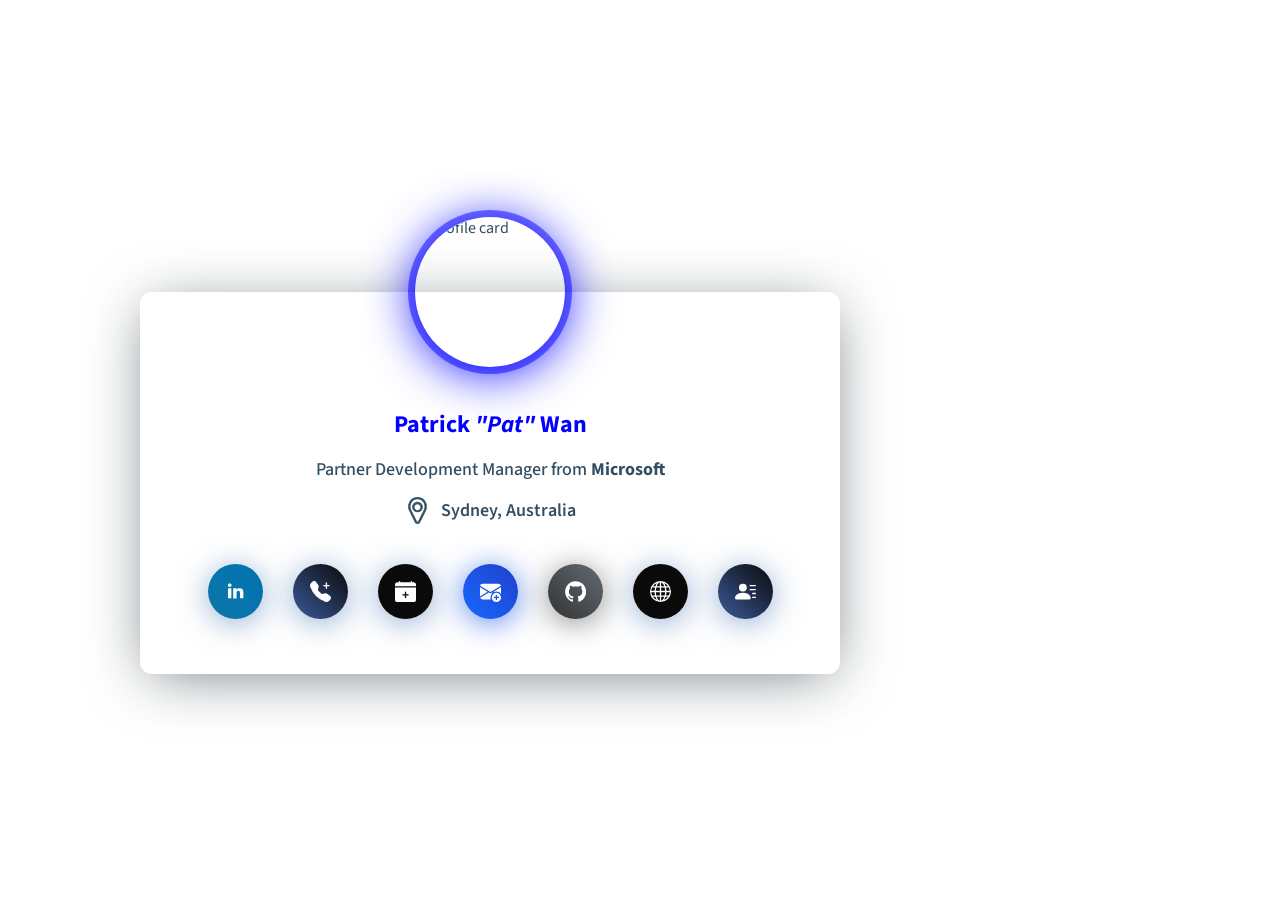
==== index.html @ b24ddbff "Update index.html Touched up email prefill" ====
<!DOCTYPE html>
<html lang="en" >
<head>
  <meta charset="UTF-8">
  <title>Patrick Wan - Digital Card</title>
  <meta name="viewport"
      content="width=device-width, user-scalable=no, initial-scale=1.0, maximum-scale=1.0, minimum-scale=1.0"><link rel="stylesheet" href="https://cdnjs.cloudflare.com/ajax/libs/normalize/5.0.0/normalize.min.css">
<link rel="stylesheet" href="./style.css">
<svg xmlns="http://www.w3.org/2000/svg" version="1.1" xmlns:xlink="http://www.w3.org/1999/xlink" viewBox="0 0 40 40" display="none" width="0" height="0">

</head>
<body>
<!-- partial:index.partial.html -->
<div class="wrapper">
  <div class="profile-card js-profile-card">
    <div class="profile-card__img">
      <img src="https://github.com/patwan112/patwan112/blob/main/files/1.jpg?raw=true" alt="profile card">
    </div>

    <div class="profile-card__cnt js-profile-cnt">
      <div class="profile-card__name">Patrick <i>"Pat"</i> Wan</div>
      <div class="profile-card__txt">Partner Development Manager from <strong>Microsoft</strong></div>
      <div class="profile-card-loc">
        <span class="profile-card-loc__icon">
          <svg class="icon"><use xlink:href="#icon-location"></use></svg>
        </span>

        <span class="profile-card-loc__txt">
          Sydney, Australia
        </span>
      </div>

     

      <div class="profile-card-social">
        <a href="https://www.linkedin.com/in/patrick-wan/" class="profile-card-social__item linkedin" target="_blank">
          <span class="icon-font">
              <svg class="icon"><use xlink:href="#icon-linkedin"></use></svg>
          </span>
        </a>

        <a href="sms://+61421176599/&body=Hi%20Pat%20%40%20Microsoft%2C%20I'm%20%3CNAME%3E%20from%20%3CCOMPANY%3E%2C%20looking%20to%20call%20you%20about%20%3CSUBJECT%3E.%20I'm%20free%20at%20%3CAVAILABILITY%3E.%20Thanks!" class="profile-card-social__item phone" target="_blank">
          <span class="icon-font">
              <svg class="icon"><use xlink:href="#icon-phone"></use></svg>
          </span>
        </a>

        <a href="https://aka.ms/findtimewithpatrick" class="profile-card-social__item calendar" target="_blank">
          <span class="icon-font">
              <svg class="icon"><use xlink:href="#icon-calendar"></use></svg>
          </span>
        </a>

        <a href="mailto:patrickwan@microsoft.com?subject=Hello%20from%20Pat's%20Business%20Card&body=Hi%20Pat%20%40%20Microsoft%2C%20I'm%20%3CNAME%3E%20from%20%3CCOMPANY%3E%2C%20interested%20in%20%3CSUBJECT%3E.%20Thanks!" class="profile-card-social__item behance" target="_blank">
          <span class="icon-font">
              <svg class="icon"><use xlink:href="#icon-email"></use></svg>
          </span>
        </a>

        <a href="https://github.com/patwan112" class="profile-card-social__item github" target="_blank">
          <span class="icon-font">
              <svg class="icon"><use xlink:href="#icon-github"></use></svg>
          </span>
        </a>

        <a href="https://patw.tech" class="profile-card-social__item globe" target="_blank">
          <span class="icon-font">
              <svg class="icon"><use xlink:href="#icon-globe"></use></svg>
          </span>
        </a>

        <a href="tel:+61421176599" class="profile-card-social__item contact" target="_blank">
          <span class="icon-font">
              <svg class="icon"><use xlink:href="#icon-contact"></use></svg>
          </span>
        </a>

      </div>

      <!--<div class="profile-card-ctr">
        <button class="profile-card__button button--blue js-message-btn">Message</button>
        <button class="profile-card__button button--orange">Follow</button>
      </div>
    </div>

    <div class="profile-card-message js-message">
      <form class="profile-card-form">
        <div class="profile-card-form__container">
          <textarea placeholder="Say something..."></textarea>
        </div>

        <div class="profile-card-form__bottom">
          <button class="profile-card__button button--blue js-message-close">
            Send
          </button>

          <button class="profile-card__button button--gray js-message-close">
            Cancel
          </button>
        </div>
      </form>

      <div class="profile-card__overlay js-message-close"></div>
    </div> -->

  </div>

</div>

<svg hidden="hidden">
  <defs>
    <symbol id="icon-codepen" viewBox="0 0 32 32">
      <title>codepen</title>
      <path d="M31.872 10.912v-0.032c0-0.064 0-0.064 0-0.096v-0.064c0-0.064 0-0.064-0.064-0.096 0 0 0-0.064-0.064-0.064 0-0.064-0.064-0.064-0.064-0.096 0 0 0-0.064-0.064-0.064 0-0.064-0.064-0.064-0.064-0.096l-0.192-0.192v-0.064l-0.064-0.064-14.592-9.696c-0.448-0.32-1.056-0.32-1.536 0l-14.528 9.696-0.32 0.32c0 0-0.064 0.064-0.064 0.096 0 0 0 0.064-0.064 0.064 0 0.064-0.064 0.064-0.064 0.096 0 0 0 0.064-0.064 0.064 0 0.064 0 0.064-0.064 0.096v0.064c0 0.064 0 0.064 0 0.096v0.064c0 0.064 0 0.096 0 0.16v9.696c0 0.064 0 0.096 0 0.16v0.064c0 0.064 0 0.064 0 0.096v0.064c0 0.064 0 0.064 0.064 0.096 0 0 0 0.064 0.064 0.064 0 0.064 0.064 0.064 0.064 0.096 0 0 0 0.064 0.064 0.064 0 0.064 0.064 0.064 0.064 0.096l0.256 0.256 0.064 0.032 14.528 9.728c0.224 0.16 0.48 0.224 0.768 0.224s0.544-0.064 0.768-0.224l14.528-9.728 0.32-0.32c0 0 0.064-0.064 0.064-0.096 0 0 0-0.064 0.064-0.064 0-0.064 0.064-0.064 0.064-0.096 0 0 0-0.064 0.064-0.064 0-0.064 0-0.064 0.064-0.096v-0.032c0-0.064 0-0.064 0-0.096v-0.064c0-0.064 0-0.096 0-0.16v-9.664c0-0.064 0-0.096 0-0.224zM17.312 4l10.688 7.136-4.768 3.168-5.92-3.936v-6.368zM14.56 4v6.368l-5.92 3.968-4.768-3.168 10.688-7.168zM2.784 13.664l3.392 2.304-3.392 2.304c0 0 0-4.608 0-4.608zM14.56 28l-10.688-7.136 4.768-3.2 5.92 3.936v6.4zM15.936 19.2l-4.832-3.232 4.832-3.232 4.832 3.232-4.832 3.232zM17.312 28v-6.432l5.92-3.936 4.8 3.168-10.72 7.2zM29.12 18.272l-3.392-2.304 3.392-2.304v4.608z"></path>
    </symbol>

    <symbol id="icon-github" viewBox="0 0 32 32">
      <title>github</title>
      <path d="M16.192 0.512c-8.832 0-16 7.168-16 16 0 7.072 4.576 13.056 10.944 15.168 0.8 0.16 1.088-0.352 1.088-0.768 0-0.384 0-1.632-0.032-2.976-4.448 0.96-5.376-1.888-5.376-1.888-0.736-1.856-1.792-2.336-1.792-2.336-1.44-0.992 0.096-0.96 0.096-0.96 1.6 0.128 2.464 1.664 2.464 1.664 1.44 2.432 3.744 1.728 4.672 1.344 0.128-1.024 0.544-1.728 1.024-2.144-3.552-0.448-7.296-1.824-7.296-7.936 0-1.76 0.64-3.168 1.664-4.288-0.16-0.416-0.704-2.016 0.16-4.224 0 0 1.344-0.416 4.416 1.632 1.28-0.352 2.656-0.544 4-0.544s2.72 0.192 4 0.544c3.040-2.080 4.384-1.632 4.384-1.632 0.864 2.208 0.32 3.84 0.16 4.224 1.024 1.12 1.632 2.56 1.632 4.288 0 6.144-3.744 7.488-7.296 7.904 0.576 0.512 1.088 1.472 1.088 2.976 0 2.144-0.032 3.872-0.032 4.384 0 0.416 0.288 0.928 1.088 0.768 6.368-2.112 10.944-8.128 10.944-15.168 0-8.896-7.168-16.032-16-16.032z"></path>
      <path d="M6.24 23.488c-0.032 0.064-0.16 0.096-0.288 0.064-0.128-0.064-0.192-0.16-0.128-0.256 0.032-0.096 0.16-0.096 0.288-0.064 0.128 0.064 0.192 0.16 0.128 0.256v0z"></path>
      <path d="M6.912 24.192c-0.064 0.064-0.224 0.032-0.32-0.064s-0.128-0.256-0.032-0.32c0.064-0.064 0.224-0.032 0.32 0.064s0.096 0.256 0.032 0.32v0z"></path>
      <path d="M7.52 25.12c-0.096 0.064-0.256 0-0.352-0.128s-0.096-0.32 0-0.384c0.096-0.064 0.256 0 0.352 0.128 0.128 0.128 0.128 0.32 0 0.384v0z"></path>
      <path d="M8.384 26.016c-0.096 0.096-0.288 0.064-0.416-0.064s-0.192-0.32-0.096-0.416c0.096-0.096 0.288-0.064 0.416 0.064 0.16 0.128 0.192 0.32 0.096 0.416v0z"></path>
      <path d="M9.6 26.528c-0.032 0.128-0.224 0.192-0.384 0.128-0.192-0.064-0.288-0.192-0.256-0.32s0.224-0.192 0.416-0.128c0.128 0.032 0.256 0.192 0.224 0.32v0z"></path>
      <path d="M10.912 26.624c0 0.128-0.16 0.256-0.352 0.256s-0.352-0.096-0.352-0.224c0-0.128 0.16-0.256 0.352-0.256 0.192-0.032 0.352 0.096 0.352 0.224v0z"></path>
      <path d="M12.128 26.4c0.032 0.128-0.096 0.256-0.288 0.288s-0.352-0.032-0.384-0.16c-0.032-0.128 0.096-0.256 0.288-0.288s0.352 0.032 0.384 0.16v0z"></path>
    </symbol>
	
	<symbol id="icon-calendar" viewBox="0 0 16 16">
      <title>calendar</title>
     <path d="M4 .5a.5.5 0 0 0-1 0V1H2a2 2 0 0 0-2 2v1h16V3a2 2 0 0 0-2-2h-1V.5a.5.5 0 0 0-1 0V1H4V.5zM16 14V5H0v9a2 2 0 0 0 2 2h12a2 2 0 0 0 2-2zM8.5 8.5V10H10a.5.5 0 0 1 0 1H8.5v1.5a.5.5 0 0 1-1 0V11H6a.5.5 0 0 1 0-1h1.5V8.5a.5.5 0 0 1 1 0z"fill="#ffffff"/>
  
    </symbol>

	<symbol id="icon-email" viewBox="0 0 16 16">
      <title>email</title>
		<path d="M.05 3.555A2 2 0 0 1 2 2h12a2 2 0 0 1 1.95 1.555L8 8.414.05 3.555ZM0 4.697v7.104l5.803-3.558L0 4.697ZM6.761 8.83l-6.57 4.026A2 2 0 0 0 2 14h6.256A4.493 4.493 0 0 1 8 12.5a4.49 4.49 0 0 1 1.606-3.446l-.367-.225L8 9.586l-1.239-.757ZM16 4.697v4.974A4.491 4.491 0 0 0 12.5 8a4.49 4.49 0 0 0-1.965.45l-.338-.207L16 4.697Z"/>
		<path d="M16 12.5a3.5 3.5 0 1 1-7 0 3.5 3.5 0 0 1 7 0Zm-3.5-2a.5.5 0 0 0-.5.5v1h-1a.5.5 0 0 0 0 1h1v1a.5.5 0 0 0 1 0v-1h1a.5.5 0 0 0 0-1h-1v-1a.5.5 0 0 0-.5-.5Z"/>
    </symbol>
 
  
    <symbol id="icon-location" viewBox="0 0 32 32">
      <title>location</title>
      <path d="M16 31.68c-0.352 0-0.672-0.064-1.024-0.16-0.8-0.256-1.44-0.832-1.824-1.6l-6.784-13.632c-1.664-3.36-1.568-7.328 0.32-10.592 1.856-3.2 4.992-5.152 8.608-5.376h1.376c3.648 0.224 6.752 2.176 8.608 5.376 1.888 3.264 2.016 7.232 0.352 10.592l-6.816 13.664c-0.288 0.608-0.8 1.12-1.408 1.408-0.448 0.224-0.928 0.32-1.408 0.32zM15.392 2.368c-2.88 0.192-5.408 1.76-6.912 4.352-1.536 2.688-1.632 5.92-0.288 8.672l6.816 13.632c0.128 0.256 0.352 0.448 0.64 0.544s0.576 0.064 0.832-0.064c0.224-0.096 0.384-0.288 0.48-0.48l6.816-13.664c1.376-2.752 1.248-5.984-0.288-8.672-1.472-2.56-4-4.128-6.88-4.32h-1.216zM16 17.888c-3.264 0-5.92-2.656-5.92-5.92 0-3.232 2.656-5.888 5.92-5.888s5.92 2.656 5.92 5.92c0 3.264-2.656 5.888-5.92 5.888zM16 8.128c-2.144 0-3.872 1.728-3.872 3.872s1.728 3.872 3.872 3.872 3.872-1.728 3.872-3.872c0-2.144-1.76-3.872-3.872-3.872z"></path>
      <path d="M16 32c-0.384 0-0.736-0.064-1.12-0.192-0.864-0.288-1.568-0.928-1.984-1.728l-6.784-13.664c-1.728-3.456-1.6-7.52 0.352-10.912 1.888-3.264 5.088-5.28 8.832-5.504h1.376c3.744 0.224 6.976 2.24 8.864 5.536 1.952 3.36 2.080 7.424 0.352 10.912l-6.784 13.632c-0.32 0.672-0.896 1.216-1.568 1.568-0.48 0.224-0.992 0.352-1.536 0.352zM15.36 0.64h-0.064c-3.488 0.224-6.56 2.112-8.32 5.216-1.824 3.168-1.952 7.040-0.32 10.304l6.816 13.632c0.32 0.672 0.928 1.184 1.632 1.44s1.472 0.192 2.176-0.16c0.544-0.288 1.024-0.736 1.28-1.28l6.816-13.632c1.632-3.264 1.504-7.136-0.32-10.304-1.824-3.104-4.864-5.024-8.384-5.216h-1.312zM16 29.952c-0.16 0-0.32-0.032-0.448-0.064-0.352-0.128-0.64-0.384-0.8-0.704l-6.816-13.664c-1.408-2.848-1.312-6.176 0.288-8.96 1.536-2.656 4.16-4.32 7.168-4.512h1.216c3.040 0.192 5.632 1.824 7.2 4.512 1.6 2.752 1.696 6.112 0.288 8.96l-6.848 13.632c-0.128 0.288-0.352 0.512-0.64 0.64-0.192 0.096-0.384 0.16-0.608 0.16zM15.424 2.688c-2.784 0.192-5.216 1.696-6.656 4.192-1.504 2.592-1.6 5.696-0.256 8.352l6.816 13.632c0.096 0.192 0.256 0.32 0.448 0.384s0.416 0.064 0.608-0.032c0.16-0.064 0.288-0.192 0.352-0.352l6.816-13.664c1.312-2.656 1.216-5.792-0.288-8.352-1.472-2.464-3.904-4-6.688-4.16h-1.152zM16 18.208c-3.424 0-6.24-2.784-6.24-6.24 0-3.424 2.816-6.208 6.24-6.208s6.24 2.784 6.24 6.24c0 3.424-2.816 6.208-6.24 6.208zM16 6.4c-3.072 0-5.6 2.496-5.6 5.6 0 3.072 2.528 5.6 5.6 5.6s5.6-2.496 5.6-5.6c0-3.104-2.528-5.6-5.6-5.6zM16 16.16c-2.304 0-4.16-1.888-4.16-4.16s1.888-4.16 4.16-4.16c2.304 0 4.16 1.888 4.16 4.16s-1.856 4.16-4.16 4.16zM16 8.448c-1.952 0-3.552 1.6-3.552 3.552s1.6 3.552 3.552 3.552c1.952 0 3.552-1.6 3.552-3.552s-1.6-3.552-3.552-3.552z"></path>
    </symbol>

    <symbol id="icon-facebook" viewBox="0 0 32 32">
      <title>facebook</title>
      <path d="M19 6h5v-6h-5c-3.86 0-7 3.14-7 7v3h-4v6h4v16h6v-16h5l1-6h-6v-3c0-0.542 0.458-1 1-1z"></path>
    </symbol>
	
	<symbol id="icon-linkedin" viewBox="0 0 40 40">
      <title>LinkedIn</title>
      <path d="M12.1,13.8v19.1H5.7V13.8C5.7,13.8,12.1,13.8,12.1,13.8z M12.5,7.9c0,0.9-0.3,1.7-1,2.4c-0.7,0.6-1.5,0.9-2.6,0.9h0 c-1.1,0-1.9-0.3-2.5-0.9c-0.6-0.6-1-1.4-1-2.4c0-1,0.3-1.7,1-2.4S7.9,4.6,9,4.6s1.9,0.3,2.6,0.9S12.5,6.9,12.5,7.9z M35,22v11h-6.4 V22.7c0-1.4-0.3-2.4-0.8-3.2c-0.5-0.8-1.3-1.1-2.4-1.1c-0.8,0-1.5,0.2-2,0.7c-0.5,0.4-1,1-1.2,1.7c-0.1,0.4-0.2,0.9-0.2,1.6v10.7 h-6.4c0-5.1,0-9.3,0-12.5s0-5.1,0-5.7l0-0.9H22v2.8h0c0.3-0.4,0.5-0.8,0.8-1.1c0.3-0.3,0.6-0.6,1.1-1c0.5-0.4,1-0.6,1.7-0.8 c0.7-0.2,1.4-0.3,2.2-0.3c2.2,0,4,0.7,5.3,2.2C34.4,17,35,19.1,35,22L35,22z"/></path>
    </symbol>
	
	<symbol id="icon-contact" viewBox="0 0 16	16">
      <title>Contact</title>
       <path d="M6 8a3 3 0 1 0 0-6 3 3 0 0 0 0 6zm-5 6s-1 0-1-1 1-4 6-4 6 3 6 4-1 1-1 1H1zM11 3.5a.5.5 0 0 1 .5-.5h4a.5.5 0 0 1 0 1h-4a.5.5 0 0 1-.5-.5zm.5 2.5a.5.5 0 0 0 0 1h4a.5.5 0 0 0 0-1h-4zm2 3a.5.5 0 0 0 0 1h2a.5.5 0 0 0 0-1h-2zm0 3a.5.5 0 0 0 0 1h2a.5.5 0 0 0 0-1h-2z"/>
    </symbol>	
	
	<symbol id="icon-phone" viewBox="0 0 16	16">
      <title>Mobile</title>
      <path fill-rule="evenodd" d="M1.885.511a1.745 1.745 0 0 1 2.61.163L6.29 2.98c.329.423.445.974.315 1.494l-.547 2.19a.678.678 0 0 0 .178.643l2.457 2.457a.678.678 0 0 0 .644.178l2.189-.547a1.745 1.745 0 0 1 1.494.315l2.306 1.794c.829.645.905 1.87.163 2.611l-1.034 1.034c-.74.74-1.846 1.065-2.877.702a18.634 18.634 0 0 1-7.01-4.42 18.634 18.634 0 0 1-4.42-7.009c-.362-1.03-.037-2.137.703-2.877L1.885.511zM12.5 1a.5.5 0 0 1 .5.5V3h1.5a.5.5 0 0 1 0 1H13v1.5a.5.5 0 0 1-1 0V4h-1.5a.5.5 0 0 1 0-1H12V1.5a.5.5 0 0 1 .5-.5z"/>
    </symbol>
	
		<symbol id="icon-globe" viewBox="0 0 16	16">
      <title>Globe</title>
       <path d="M0 8a8 8 0 1 1 16 0A8 8 0 0 1 0 8zm7.5-6.923c-.67.204-1.335.82-1.887 1.855A7.97 7.97 0 0 0 5.145 4H7.5V1.077zM4.09 4a9.267 9.267 0 0 1 .64-1.539 6.7 6.7 0 0 1 .597-.933A7.025 7.025 0 0 0 2.255 4H4.09zm-.582 3.5c.03-.877.138-1.718.312-2.5H1.674a6.958 6.958 0 0 0-.656 2.5h2.49zM4.847 5a12.5 12.5 0 0 0-.338 2.5H7.5V5H4.847zM8.5 5v2.5h2.99a12.495 12.495 0 0 0-.337-2.5H8.5zM4.51 8.5a12.5 12.5 0 0 0 .337 2.5H7.5V8.5H4.51zm3.99 0V11h2.653c.187-.765.306-1.608.338-2.5H8.5zM5.145 12c.138.386.295.744.468 1.068.552 1.035 1.218 1.65 1.887 1.855V12H5.145zm.182 2.472a6.696 6.696 0 0 1-.597-.933A9.268 9.268 0 0 1 4.09 12H2.255a7.024 7.024 0 0 0 3.072 2.472zM3.82 11a13.652 13.652 0 0 1-.312-2.5h-2.49c.062.89.291 1.733.656 2.5H3.82zm6.853 3.472A7.024 7.024 0 0 0 13.745 12H11.91a9.27 9.27 0 0 1-.64 1.539 6.688 6.688 0 0 1-.597.933zM8.5 12v2.923c.67-.204 1.335-.82 1.887-1.855.173-.324.33-.682.468-1.068H8.5zm3.68-1h2.146c.365-.767.594-1.61.656-2.5h-2.49a13.65 13.65 0 0 1-.312 2.5zm2.802-3.5a6.959 6.959 0 0 0-.656-2.5H12.18c.174.782.282 1.623.312 2.5h2.49zM11.27 2.461c.247.464.462.98.64 1.539h1.835a7.024 7.024 0 0 0-3.072-2.472c.218.284.418.598.597.933zM10.855 4a7.966 7.966 0 0 0-.468-1.068C9.835 1.897 9.17 1.282 8.5 1.077V4h2.355z"/>
    </symbol>
	
	<symbol id="icon-phone2" viewBox="0 0 64 64">
      <title>Mobile2</title>
      <path data-name="layer2"
  d="M58.7 11.4C53.5 6.3 43.1 4 32 4S10.5 6.3 5.3 11.4a11.2 11.2 0 0 0-2 13.2c1.4 1.8 3.3 1.3 4.6 1.1L15 24a3.9 3.9 0 0 0 3-4.5c-.3-3 1.4-7.5 14-7.5s14.3 4.4 14 7.5 2.9 4.3 4 4.5 4.8 1.5 6.1 1.8 3.2.8 4.6-1.1a11.2 11.2 0 0 0-2-13.3z"
  fill="#ffffff"></path>
  <path data-name="layer1" d="M40 26.8V20a2 2 0 1 0-4 0v6.1h-8V20a2 2 0 0 0-4 0v6.8A22 22 0 0 0 8 48v12h48V48a22 22 0 0 0-16-21.2zM23 54h-2a2 2 0 0 1 0-4h2a2 2 0 0 1 0 4zm0-8h-2a2 2 0 0 1 0-4h2a2 2 0 0 1 0 4zm0-8h-2a2 2 0 0 1 0-4h2a2 2 0 0 1 0 4zm10 16h-2a2 2 0 0 1 0-4h2a2 2 0 0 1 0 4zm0-8h-2a2 2 0 0 1 0-4h2a2 2 0 0 1 0 4zm0-8h-2a2 2 0 0 1 0-4h2a2 2 0 0 1 0 4zm10 16h-2a2 2 0 0 1 0-4h2a2 2 0 0 1 0 4zm0-8h-2a2 2 0 0 1 0-4h2a2 2 0 0 1 0 4zm0-8h-2a2 2 0 0 1 0-4h2a2 2 0 0 1 0 4z"
  fill="#ffffff"></path>
    </symbol>

    <symbol id="icon-instagram" viewBox="0 0 32 32">
      <title>instagram</title>
      <path d="M16 2.881c4.275 0 4.781 0.019 6.462 0.094 1.563 0.069 2.406 0.331 2.969 0.55 0.744 0.288 1.281 0.638 1.837 1.194 0.563 0.563 0.906 1.094 1.2 1.838 0.219 0.563 0.481 1.412 0.55 2.969 0.075 1.688 0.094 2.194 0.094 6.463s-0.019 4.781-0.094 6.463c-0.069 1.563-0.331 2.406-0.55 2.969-0.288 0.744-0.637 1.281-1.194 1.837-0.563 0.563-1.094 0.906-1.837 1.2-0.563 0.219-1.413 0.481-2.969 0.55-1.688 0.075-2.194 0.094-6.463 0.094s-4.781-0.019-6.463-0.094c-1.563-0.069-2.406-0.331-2.969-0.55-0.744-0.288-1.281-0.637-1.838-1.194-0.563-0.563-0.906-1.094-1.2-1.837-0.219-0.563-0.481-1.413-0.55-2.969-0.075-1.688-0.094-2.194-0.094-6.463s0.019-4.781 0.094-6.463c0.069-1.563 0.331-2.406 0.55-2.969 0.288-0.744 0.638-1.281 1.194-1.838 0.563-0.563 1.094-0.906 1.838-1.2 0.563-0.219 1.412-0.481 2.969-0.55 1.681-0.075 2.188-0.094 6.463-0.094zM16 0c-4.344 0-4.887 0.019-6.594 0.094-1.7 0.075-2.869 0.35-3.881 0.744-1.056 0.412-1.95 0.956-2.837 1.85-0.894 0.888-1.438 1.781-1.85 2.831-0.394 1.019-0.669 2.181-0.744 3.881-0.075 1.713-0.094 2.256-0.094 6.6s0.019 4.887 0.094 6.594c0.075 1.7 0.35 2.869 0.744 3.881 0.413 1.056 0.956 1.95 1.85 2.837 0.887 0.887 1.781 1.438 2.831 1.844 1.019 0.394 2.181 0.669 3.881 0.744 1.706 0.075 2.25 0.094 6.594 0.094s4.888-0.019 6.594-0.094c1.7-0.075 2.869-0.35 3.881-0.744 1.050-0.406 1.944-0.956 2.831-1.844s1.438-1.781 1.844-2.831c0.394-1.019 0.669-2.181 0.744-3.881 0.075-1.706 0.094-2.25 0.094-6.594s-0.019-4.887-0.094-6.594c-0.075-1.7-0.35-2.869-0.744-3.881-0.394-1.063-0.938-1.956-1.831-2.844-0.887-0.887-1.781-1.438-2.831-1.844-1.019-0.394-2.181-0.669-3.881-0.744-1.712-0.081-2.256-0.1-6.6-0.1v0z"></path>
      <path d="M16 7.781c-4.537 0-8.219 3.681-8.219 8.219s3.681 8.219 8.219 8.219 8.219-3.681 8.219-8.219c0-4.537-3.681-8.219-8.219-8.219zM16 21.331c-2.944 0-5.331-2.387-5.331-5.331s2.387-5.331 5.331-5.331c2.944 0 5.331 2.387 5.331 5.331s-2.387 5.331-5.331 5.331z"></path>
      <path d="M26.462 7.456c0 1.060-0.859 1.919-1.919 1.919s-1.919-0.859-1.919-1.919c0-1.060 0.859-1.919 1.919-1.919s1.919 0.859 1.919 1.919z"></path>
    </symbol>

    <symbol id="icon-twitter" viewBox="0 0 32 32">
      <title>twitter</title>
      <path d="M32 7.075c-1.175 0.525-2.444 0.875-3.769 1.031 1.356-0.813 2.394-2.1 2.887-3.631-1.269 0.75-2.675 1.3-4.169 1.594-1.2-1.275-2.906-2.069-4.794-2.069-3.625 0-6.563 2.938-6.563 6.563 0 0.512 0.056 1.012 0.169 1.494-5.456-0.275-10.294-2.888-13.531-6.862-0.563 0.969-0.887 2.1-0.887 3.3 0 2.275 1.156 4.287 2.919 5.463-1.075-0.031-2.087-0.331-2.975-0.819 0 0.025 0 0.056 0 0.081 0 3.181 2.263 5.838 5.269 6.437-0.55 0.15-1.131 0.231-1.731 0.231-0.425 0-0.831-0.044-1.237-0.119 0.838 2.606 3.263 4.506 6.131 4.563-2.25 1.762-5.075 2.813-8.156 2.813-0.531 0-1.050-0.031-1.569-0.094 2.913 1.869 6.362 2.95 10.069 2.95 12.075 0 18.681-10.006 18.681-18.681 0-0.287-0.006-0.569-0.019-0.85 1.281-0.919 2.394-2.075 3.275-3.394z"></path>
    </symbol>

    <symbol id="icon-behance" viewBox="0 0 32 32">
      <title>behance</title>
      <path d="M9.281 6.412c0.944 0 1.794 0.081 2.569 0.25 0.775 0.162 1.431 0.438 1.988 0.813 0.55 0.375 0.975 0.875 1.287 1.5 0.3 0.619 0.45 1.394 0.45 2.313 0 0.994-0.225 1.819-0.675 2.481-0.456 0.662-1.119 1.2-2.006 1.625 1.213 0.35 2.106 0.962 2.706 1.831 0.6 0.875 0.887 1.925 0.887 3.163 0 1-0.194 1.856-0.575 2.581-0.387 0.731-0.912 1.325-1.556 1.781-0.65 0.462-1.4 0.8-2.237 1.019-0.831 0.219-1.688 0.331-2.575 0.331h-9.544v-19.688h9.281zM8.719 14.363c0.769 0 1.406-0.181 1.906-0.55 0.5-0.363 0.738-0.963 0.738-1.787 0-0.456-0.081-0.838-0.244-1.131-0.169-0.294-0.387-0.525-0.669-0.688-0.275-0.169-0.588-0.281-0.956-0.344-0.356-0.069-0.731-0.1-1.113-0.1h-4.050v4.6h4.388zM8.956 22.744c0.425 0 0.831-0.038 1.213-0.125 0.387-0.087 0.731-0.219 1.019-0.419 0.287-0.194 0.531-0.45 0.706-0.788 0.175-0.331 0.256-0.756 0.256-1.275 0-1.012-0.287-1.738-0.856-2.175-0.569-0.431-1.325-0.644-2.262-0.644h-4.7v5.419h4.625z"></path>
      <path d="M22.663 22.675c0.587 0.575 1.431 0.863 2.531 0.863 0.788 0 1.475-0.2 2.044-0.6s0.913-0.825 1.044-1.262h3.45c-0.556 1.719-1.394 2.938-2.544 3.675-1.131 0.738-2.519 1.113-4.125 1.113-1.125 0-2.131-0.181-3.038-0.538-0.906-0.363-1.663-0.869-2.3-1.531-0.619-0.663-1.106-1.45-1.45-2.375-0.337-0.919-0.512-1.938-0.512-3.038 0-1.069 0.175-2.063 0.525-2.981 0.356-0.925 0.844-1.719 1.494-2.387s1.413-1.2 2.313-1.588c0.894-0.387 1.881-0.581 2.975-0.581 1.206 0 2.262 0.231 3.169 0.706 0.9 0.469 1.644 1.1 2.225 1.887s0.994 1.694 1.25 2.706c0.256 1.012 0.344 2.069 0.275 3.175h-10.294c0 1.119 0.375 2.188 0.969 2.756zM27.156 15.188c-0.462-0.512-1.256-0.794-2.212-0.794-0.625 0-1.144 0.106-1.556 0.319-0.406 0.213-0.738 0.475-0.994 0.787-0.25 0.313-0.425 0.65-0.525 1.006-0.1 0.344-0.163 0.663-0.181 0.938h6.375c-0.094-1-0.438-1.738-0.906-2.256z"></path>
      <path d="M20.887 8h7.981v1.944h-7.981v-1.944z"></path>
    </symbol>

    <symbol id="icon-link" viewBox="0 0 32 32">
      <title>link</title>
      <path d="M17.984 11.456c-0.704 0.704-0.704 1.856 0 2.56 2.112 2.112 2.112 5.568 0 7.68l-5.12 5.12c-2.048 2.048-5.632 2.048-7.68 0-1.024-1.024-1.6-2.4-1.6-3.84s0.576-2.816 1.6-3.84c0.704-0.704 0.704-1.856 0-2.56s-1.856-0.704-2.56 0c-1.696 1.696-2.624 3.968-2.624 6.368 0 2.432 0.928 4.672 2.656 6.4 1.696 1.696 3.968 2.656 6.4 2.656s4.672-0.928 6.4-2.656l5.12-5.12c3.52-3.52 3.52-9.248 0-12.8-0.736-0.672-1.888-0.672-2.592 0.032z"></path>
      <path d="M29.344 2.656c-1.696-1.728-3.968-2.656-6.4-2.656s-4.672 0.928-6.4 2.656l-5.12 5.12c-3.52 3.52-3.52 9.248 0 12.8 0.352 0.352 0.8 0.544 1.28 0.544s0.928-0.192 1.28-0.544c0.704-0.704 0.704-1.856 0-2.56-2.112-2.112-2.112-5.568 0-7.68l5.12-5.12c2.048-2.048 5.632-2.048 7.68 0 1.024 1.024 1.6 2.4 1.6 3.84s-0.576 2.816-1.6 3.84c-0.704 0.704-0.704 1.856 0 2.56s1.856 0.704 2.56 0c1.696-1.696 2.656-3.968 2.656-6.4s-0.928-4.704-2.656-6.4z"></path>
    </symbol>
  </defs>
</svg>
<!-- partial -->
  <script  src="./script.js"></script>

</body>
</html>
---- style.css ----
@import url("https://fonts.googleapis.com/css?family=Quicksand:400,500,700&subset=latin-ext");
@import url("https://fonts.googleapis.com/css2?family=Source+Sans+Pro:wght@400;600&display=swap");
html {
  position: relative;
  overflow-x: hidden !important;
}

* {
  box-sizing: border-box;
}

body {
  font-family: "Source Sans Pro", sans-serif;
  color: #324e63;
}

a, a:hover {
  text-decoration: none;
}

.icon {
  display: inline-block;
  width: 1em;
  height: 1em;
  stroke-width: 0;
  stroke: currentColor;
  fill: currentColor;
}

.wrapper {
  width: 100%;
  width: 100%;
  height: auto;
  min-height: 100vh;
  padding: 50px 20px;
  padding-top: 100px;
  display: flex;
  background-image: URL("https://github.com/patwan112/patwan112/blob/main/files/2.jpg?raw=true");
  background-position:center;
  background-repeat:no-repeat;
  background-size:cover;
  background-opacity:0.5;
  
}
@media screen and (max-width: 768px) {
  .wrapper {
    height: auto;
    min-height: 100vh;
    padding-top: 100px;
  }
}

.profile-card {
  width: 100%;
  min-height: 370px;
  margin: auto;
  box-shadow: 0px 8px 60px -10px rgba(13, 28, 39, 0.6);
  background: #fff;
  border-radius: 12px;
  max-width: 700px;
  position: relative;
  
  }
.profile-card.active .profile-card__cnt {
  filter: blur(6px);
}
.profile-card.active .profile-card-message,
.profile-card.active .profile-card__overlay {
  opacity: 1;
  pointer-events: auto;
  transition-delay: 0.1s;
}
.profile-card.active .profile-card-form {
  transform: none;
  transition-delay: 0.1s;
}
.profile-card__img {
  width: 150px;
  height: 150px;
  margin-left: auto;
  margin-right: auto;
  transform: translateY(-50%);
  border-radius: 50%;
  overflow: hidden;
  position: relative;
  z-index: 4;
  box-shadow: 0px 5px 50px 0px #0400ff, 0px 0px 0px 7px rgba(4, 0, 255, 0.5);
}
@media screen and (max-width: 576px) {
  .profile-card__img {
    width: 120px;
    height: 120px;
  }
}
.profile-card__img img {
  display: block;
  width: 100%;
  height: 100%;
  object-fit: cover;
  border-radius: 50%;
}
.profile-card__cnt {
  margin-top: -35px;
  text-align: center;
  padding: 0 20px;
  padding-bottom: 40px;
  transition: all 0.3s;
}
.profile-card__name {
  font-weight: 700;
  font-size: 24px;
  color: #0400ff;
  margin-bottom: 15px;
}
.profile-card__txt {
  font-size: 18px;
  font-weight: 500;
  color: #324e63;
  margin-bottom: 15px;
}
.profile-card__txt strong {
  font-weight: 700;
}
.profile-card-loc {
  display: flex;
  justify-content: center;
  align-items: center;
  font-size: 18px;
  font-weight: 600;
}
.profile-card-loc__icon {
  display: inline-flex;
  font-size: 27px;
  margin-right: 10px;
}
.profile-card-inf {
  display: flex;
  justify-content: center;
  flex-wrap: wrap;
  align-items: flex-start;
  margin-top: 35px;
}
.profile-card-inf__item {
  padding: 10px 35px;
  min-width: 150px;
}
@media screen and (max-width: 768px) {
  .profile-card-inf__item {
    padding: 10px 20px;
    min-width: 120px;
  }
}
.profile-card-inf__title {
  font-weight: 700;
  font-size: 27px;
  color: #324e63;
}
.profile-card-inf__txt {
  font-weight: 500;
  margin-top: 7px;
}
.profile-card-social {
  margin-top: 25px;
  display: flex;
  justify-content: center;
  align-items: center;
  flex-wrap: wrap;
}
.profile-card-social__item {
  display: inline-flex;
  width: 55px;
  height: 55px;
  margin: 15px;
  border-radius: 50%;
  align-items: center;
  justify-content: center;
  color: #fff;
  background: #405de6;
  box-shadow: 0px 7px 30px rgba(43, 98, 169, 0.5);
  position: relative;
  font-size: 21px;
  flex-shrink: 0;
  transition: all 0.3s;
}
@media screen and (max-width: 768px) {
  .profile-card-social__item {
    width: 50px;
    height: 50px;
    margin: 10px;
  }
}
@media screen and (min-width: 768px) {
  .profile-card-social__item:hover {
    transform: scale(1.2);
  }
}
.profile-card-social__item.facebook {
  background: linear-gradient(45deg, #3b5998, #0078d7);
  box-shadow: 0px 4px 30px rgba(43, 98, 169, 0.5);
}

.profile-card-social__item.linkedin {
  background: linear-gradient(45deg, #0e76a8, #0072b1);
  box-shadow: 0px 4px 30px rgba(43, 98, 169, 0.5);
}

.profile-card-social__item.calendar {
  background: linear-gradient(45deg, #0a0a0a, #0a0a0a);
  box-shadow: 0px 4px 30px rgba(43, 98, 169, 0.5);
}

.profile-card-social__item.email {
  background: linear-gradient(45deg, #0a0a0a, #0a0a0a);
  box-shadow: 0px 4px 30px rgba(43, 98, 169, 0.5);
}

.profile-card-social__item.phone {
  background: linear-gradient(45deg, #3b5998, #0a0a0a);
  box-shadow: 0px 4px 30px rgba(43, 98, 169, 0.5);
}

.profile-card-social__item.phone2 {
  background: linear-gradient(45deg, #3b5998, #0a0a0a);
  box-shadow: 0px 4px 30px rgba(43, 98, 169, 0.5);
}

.profile-card-social__item.contact {
  background: linear-gradient(45deg, #3b5998, #0a0a0a);
  box-shadow: 0px 4px 30px rgba(43, 98, 169, 0.5);
}

.profile-card-social__item.globe {
  background: linear-gradient(45deg, #0a0a0a, #0a0a0a);
  box-shadow: 0px 4px 30px rgba(43, 98, 169, 0.5);
}

.profile-card-social__item.twitter {
  background: linear-gradient(45deg, #1da1f2, #0e71c8);
  box-shadow: 0px 4px 30px rgba(19, 127, 212, 0.7);
}
.profile-card-social__item.instagram {
  background: linear-gradient(45deg, #405de6, #5851db, #833ab4, #c13584, #e1306c, #fd1d1d);
  box-shadow: 0px 4px 30px rgba(120, 64, 190, 0.6);
}
.profile-card-social__item.behance {
  background: linear-gradient(45deg, #1769ff, #213fca);
  box-shadow: 0px 4px 30px rgba(27, 86, 231, 0.7);
}
.profile-card-social__item.github {
  background: linear-gradient(45deg, #333333, #626b73);
  box-shadow: 0px 4px 30px rgba(63, 65, 67, 0.6);
}
.profile-card-social__item.codepen {
  background: linear-gradient(45deg, #324e63, #414447);
  box-shadow: 0px 4px 30px rgba(55, 75, 90, 0.6);
}
.profile-card-social__item.link {
  background: linear-gradient(45deg, #d5135a, #f05924);
  box-shadow: 0px 4px 30px rgba(223, 45, 70, 0.6);
}
.profile-card-social .icon-font {
  display: inline-flex;
}
.profile-card-ctr {
  display: flex;
  justify-content: center;
  align-items: center;
  margin-top: 40px;
}
@media screen and (max-width: 576px) {
  .profile-card-ctr {
    flex-wrap: wrap;
  }
}
.profile-card__button {
  background: none;
  border: none;
  font-family: "Source Sans Pro", sans-serif;
  font-weight: 700;
  font-size: 19px;
  margin: 15px 35px;
  padding: 15px 40px;
  min-width: 201px;
  border-radius: 50px;
  min-height: 55px;
  color: #fff;
  cursor: pointer;
  backface-visibility: hidden;
  transition: all 0.3s;
}
@media screen and (max-width: 768px) {
  .profile-card__button {
    min-width: 170px;
    margin: 15px 25px;
  }
}
@media screen and (max-width: 576px) {
  .profile-card__button {
    min-width: inherit;
    margin: 0;
    margin-bottom: 16px;
    width: 100%;
    max-width: 300px;
  }
  .profile-card__button:last-child {
    margin-bottom: 0;
  }
}
.profile-card__button:focus {
  outline: none !important;
}
@media screen and (min-width: 768px) {
  .profile-card__button:hover {
    transform: translateY(-5px);
  }
}
.profile-card__button:first-child {
  margin-left: 0;
}
.profile-card__button:last-child {
  margin-right: 0;
}
.profile-card__button.button--blue {
  background: linear-gradient(45deg, #1da1f2, #0e71c8);
  box-shadow: 0px 4px 30px rgba(19, 127, 212, 0.4);
}
.profile-card__button.button--blue:hover {
  box-shadow: 0px 7px 30px rgba(19, 127, 212, 0.75);
}
.profile-card__button.button--orange {
  background: linear-gradient(45deg, #d5135a, #f05924);
  box-shadow: 0px 4px 30px rgba(223, 45, 70, 0.35);
}
.profile-card__button.button--orange:hover {
  box-shadow: 0px 7px 30px rgba(223, 45, 70, 0.75);
}
.profile-card__button.button--gray {
  box-shadow: none;
  background: #dcdcdc;
  color: #142029;
}
.profile-card-message {
  width: 100%;
  height: 100%;
  position: absolute;
  top: 0;
  left: 0;
  padding-top: 130px;
  padding-bottom: 100px;
  opacity: 0;
  pointer-events: none;
  transition: all 0.3s;
}
.profile-card-form {
  box-shadow: 0 4px 30px rgba(15, 22, 56, 0.35);
  max-width: 80%;
  margin-left: auto;
  margin-right: auto;
  height: 100%;
  background: #fff;
  border-radius: 10px;
  padding: 35px;
  transform: scale(0.8);
  position: relative;
  z-index: 3;
  transition: all 0.3s;
}
@media screen and (max-width: 768px) {
  .profile-card-form {
    max-width: 90%;
    height: auto;
  }
}
@media screen and (max-width: 576px) {
  .profile-card-form {
    padding: 20px;
  }
}
.profile-card-form__bottom {
  justify-content: space-between;
  display: flex;
}
@media screen and (max-width: 576px) {
  .profile-card-form__bottom {
    flex-wrap: wrap;
  }
}
.profile-card textarea {
  width: 100%;
  resize: none;
  height: 210px;
  margin-bottom: 20px;
  border: 2px solid #dcdcdc;
  border-radius: 10px;
  padding: 15px 20px;
  color: #324e63;
  font-weight: 500;
  font-family: "Quicksand", sans-serif;
  outline: none;
  transition: all 0.3s;
}
.profile-card textarea:focus {
  outline: none;
  border-color: #8a979e;
}
.profile-card__overlay {
  width: 100%;
  height: 100%;
  position: absolute;
  top: 0;
  left: 0;
  pointer-events: none;
  opacity: 0;
  background: rgba(22, 33, 72, 0.35);
  border-radius: 12px;
  transition: all 0.3s;
}
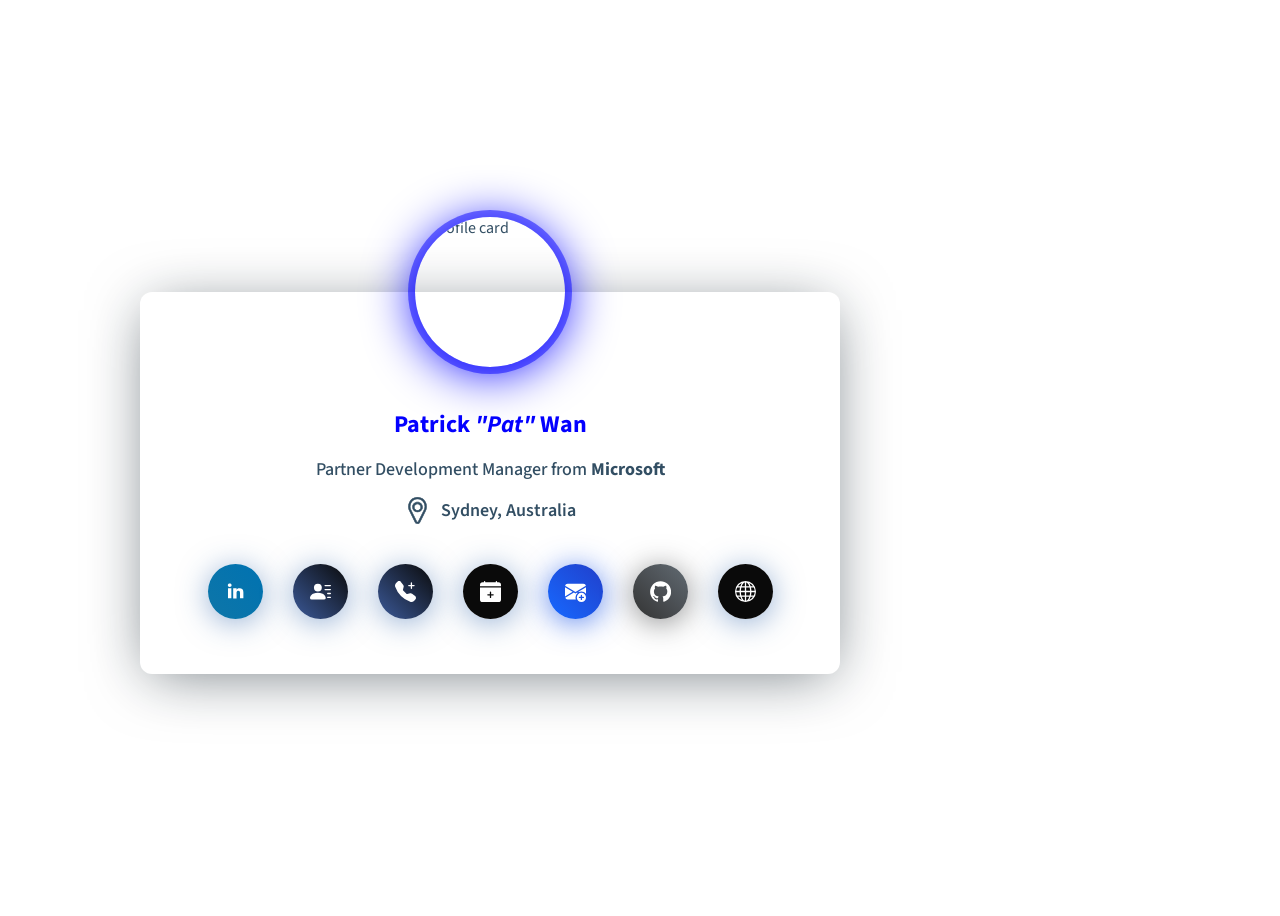
==== commit dee7c58b: "VCF linked" ====
--- a/index.html
+++ b/index.html
@@ -38,6 +38,12 @@
               <svg class="icon"><use xlink:href="#icon-linkedin"></use></svg>
           </span>
         </a>
+		
+		<a href="https://raw.githubusercontent.com/patwan112/patwan112.github.io/main/files/Contact%20-%20Patrick%20Wan%2C%20Microsoft%20ANZ.vcf" class="profile-card-social__item contact" target="_blank">
+          <span class="icon-font">
+              <svg class="icon"><use xlink:href="#icon-contact"></use></svg>
+          </span>
+        </a>
 
         <a href="sms://+61421176599/&body=Hi%20Pat%20%40%20Microsoft%2C%20I'm%20%3CNAME%3E%20from%20%3CCOMPANY%3E%2C%20looking%20to%20call%20you%20about%20%3CSUBJECT%3E.%20I'm%20free%20at%20%3CAVAILABILITY%3E.%20Thanks!" class="profile-card-social__item phone" target="_blank">
           <span class="icon-font">
@@ -69,11 +75,7 @@
           </span>
         </a>
 
-        <a href="tel:+61421176599" class="profile-card-social__item contact" target="_blank">
-          <span class="icon-font">
-              <svg class="icon"><use xlink:href="#icon-contact"></use></svg>
-          </span>
-        </a>
+        
 
       </div>
 
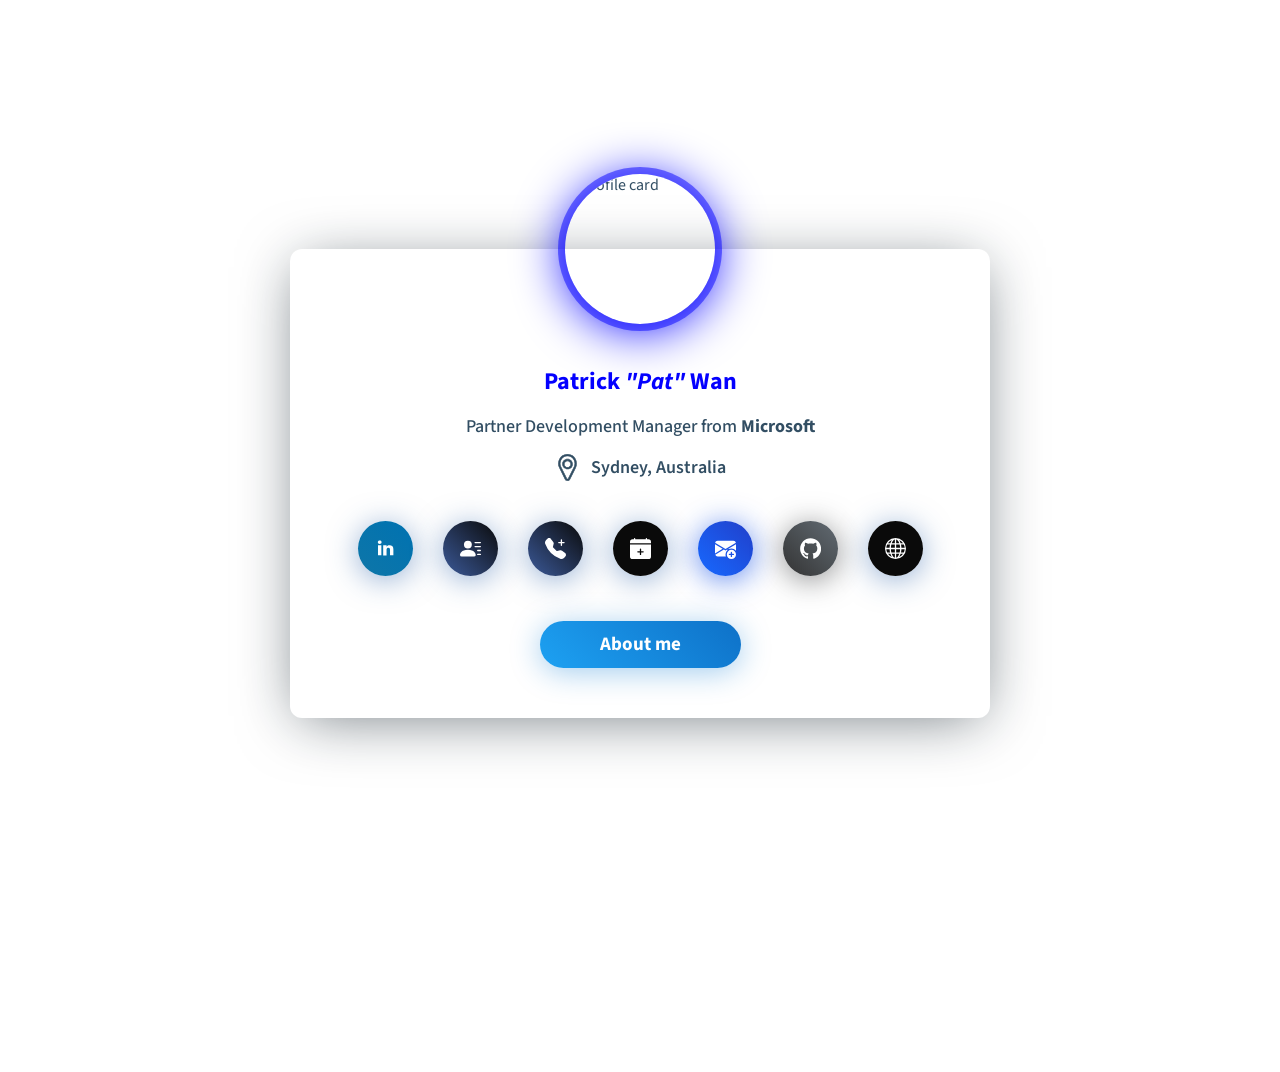
==== commit 2e8f8769: "Hyperlinked intro page to index Also adjusted style.css to tidy up buttons." ====
--- a/index.html
+++ b/index.html
@@ -5,8 +5,29 @@
   <title>Patrick Wan - Digital Card</title>
   <meta name="viewport"
       content="width=device-width, user-scalable=no, initial-scale=1.0, maximum-scale=1.0, minimum-scale=1.0"><link rel="stylesheet" href="https://cdnjs.cloudflare.com/ajax/libs/normalize/5.0.0/normalize.min.css">
+  <meta name = "description" content="Patrick Wan's Digital Card - Partnerships @ Microsoft, Techie, Av-geek. ">
 <link rel="stylesheet" href="./style.css">
+<link rel="icon" href="https://github.com/patwan112/patwan112/blob/main/files/favicon-animated-png.png?raw=true" type="image/gif">
+<link rel="apple-touch-icon" sizes="180x180" href="https://github.com/patwan112/patwan112/blob/main/files/apple-touch-icon.png?raw=true">
+<link rel="manifest" href="https://github.com/patwan112/patwan112/blob/main/files/site.webmanifest">
+<link rel="mask-icon" href="https://github.com/patwan112/patwan112/blob/main/files/safari-pinned-tab.svg?raw=true" color="#5bbad5">
+<link rel="shortcut icon" href="https://github.com/patwan112/patwan112/blob/main/files/favicon.ico?raw=true">
+<meta name="msapplication-TileColor" content="#da532c">
+<meta name="msapplication-config" content="https://github.com/patwan112/patwan112/blob/main/files/browserconfig.xml">
+<meta name="theme-color" content="#ffffff">
+
+<!--
+<link rel="shortcut icon" href="">
+<link rel="icon" type="image/png" sizes="32x32" href="https://github.com/patwan112/patwan112/blob/main/files/favicon-32x32.png?raw=true">
+<link rel="icon" type="image/png" sizes="16x16" href="https://github.com/patwan112/patwan112/blob/main/files/favicon-16x16.png?raw=true">
+
+-->
+
 <svg xmlns="http://www.w3.org/2000/svg" version="1.1" xmlns:xlink="http://www.w3.org/1999/xlink" viewBox="0 0 40 40" display="none" width="0" height="0">
+
+
+
+
 
 </head>
 <body>
@@ -79,13 +100,13 @@
 
       </div>
 
-      <!--<div class="profile-card-ctr">
-        <button class="profile-card__button button--blue js-message-btn">Message</button>
-        <button class="profile-card__button button--orange">Follow</button>
+      <div class="profile-card-ctr">
+        <a href="/intro"button class="profile-card__button button--blue js-message-btn">About me</button> </a>
+        <!--<button class="profile-card__button button--orange">Follow</button>-->
       </div>
     </div>
 
-    <div class="profile-card-message js-message">
+   <!-- <div class="profile-card-message js-message">
       <form class="profile-card-form">
         <div class="profile-card-form__container">
           <textarea placeholder="Say something..."></textarea>
--- a/style.css
+++ b/style.css
@@ -265,7 +265,7 @@
   display: flex;
   justify-content: center;
   align-items: center;
-  margin-top: 40px;
+  margin-top: 20px;
 }
 @media screen and (max-width: 576px) {
   .profile-card-ctr {
@@ -278,11 +278,11 @@
   font-family: "Source Sans Pro", sans-serif;
   font-weight: 700;
   font-size: 19px;
-  margin: 15px 35px;
-  padding: 15px 40px;
+  margin: 10px 30px;
+  padding: 10px 20px;
   min-width: 201px;
-  border-radius: 50px;
-  min-height: 55px;
+  border-radius: 30px;
+  min-height: 45px;
   color: #fff;
   cursor: pointer;
   backface-visibility: hidden;
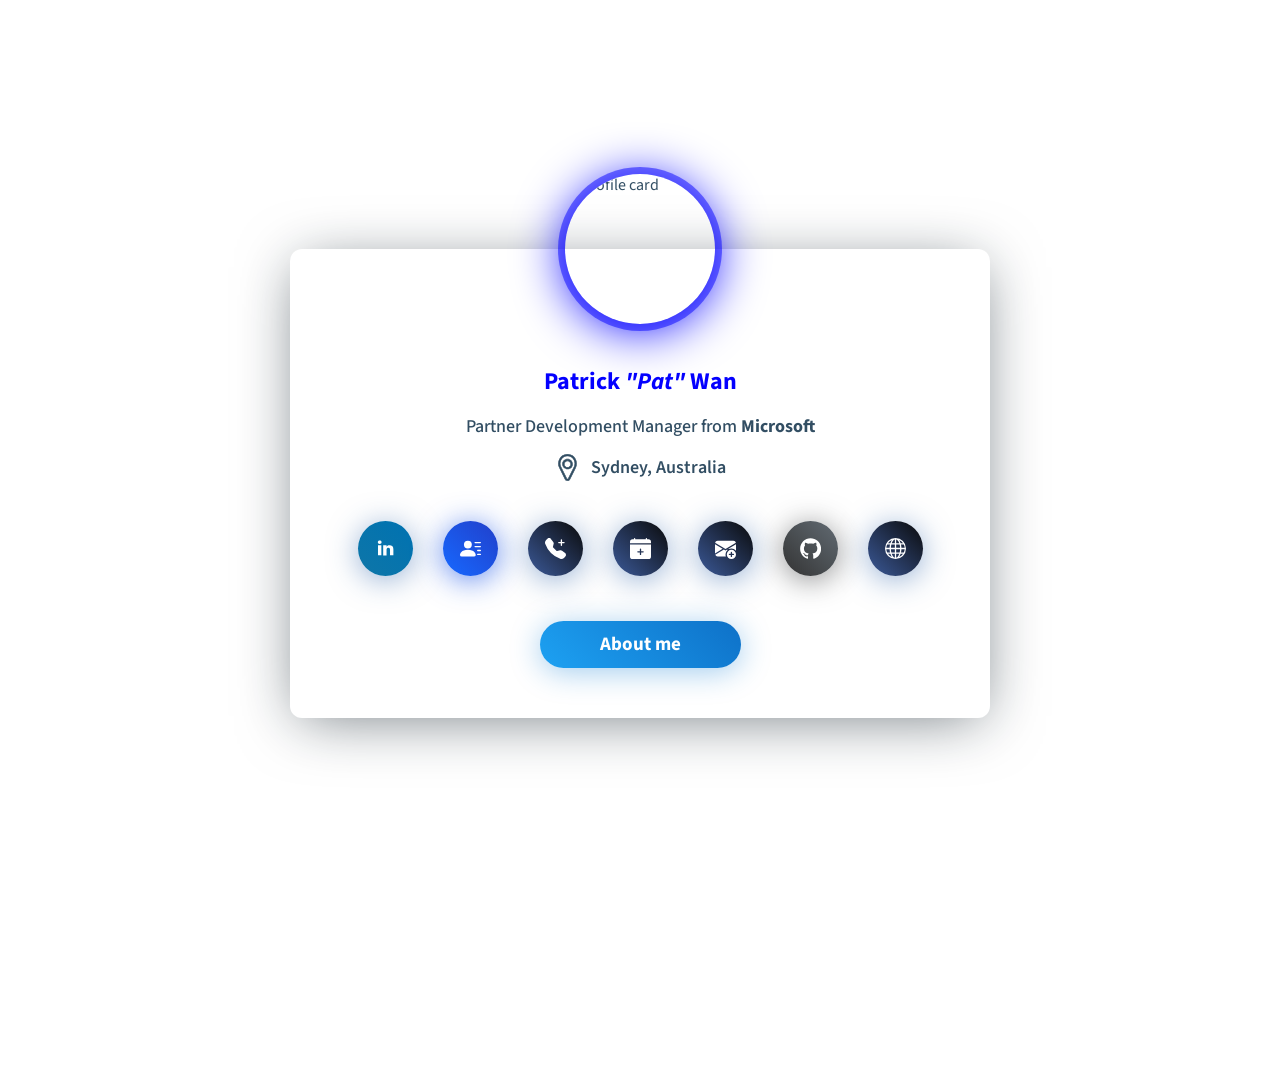
==== commit af6f386c: "Hover Tooltips! Basic hover tooltips for all icons, minor colour changes" ====
--- a/index.html
+++ b/index.html
@@ -54,47 +54,47 @@
      
 
       <div class="profile-card-social">
-        <a href="https://www.linkedin.com/in/patrick-wan/" class="profile-card-social__item linkedin" target="_blank">
+        <abbr title = "Connect with me on LinkedIn"><a href="https://www.linkedin.com/in/patrick-wan/" class="profile-card-social__item linkedin" target="_blank">
           <span class="icon-font">
               <svg class="icon"><use xlink:href="#icon-linkedin"></use></svg>
           </span>
-        </a>
+        </a></abbr>
 		
-		<a href="https://raw.githubusercontent.com/patwan112/patwan112.github.io/main/files/Contact%20-%20Patrick%20Wan%2C%20Microsoft%20ANZ.vcf" class="profile-card-social__item contact" target="_blank">
+		<abbr title ="iOS: Click for all my contact details | Android users should long press, then Download Link"><a href="https://raw.githubusercontent.com/patwan112/patwan112.github.io/main/files/Contact%20-%20Patrick%20Wan%2C%20Microsoft%20ANZ.vcf" class="profile-card-social__item contact" target="_blank">
           <span class="icon-font">
               <svg class="icon"><use xlink:href="#icon-contact"></use></svg>
           </span>
-        </a>
-
-        <a href="sms://+61421176599/&body=Hi%20Pat%20%40%20Microsoft%2C%20I'm%20%3CNAME%3E%20from%20%3CCOMPANY%3E%2C%20looking%20to%20call%20you%20about%20%3CSUBJECT%3E.%20I'm%20free%20at%20%3CAVAILABILITY%3E.%20Thanks!" class="profile-card-social__item phone" target="_blank">
+        </a></abbr>
+
+        <abbr title = "Send me a text to arrange a time to chat!"><a href="sms://+61421176599/&body=Hi%20Pat%20%40%20Microsoft%2C%20I'm%20%3CNAME%3E%20from%20%3CCOMPANY%3E%2C%20looking%20to%20call%20you%20about%20%3CSUBJECT%3E.%20I'm%20free%20at%20%3CAVAILABILITY%3E.%20Thanks!" class="profile-card-social__item phone" target="_blank">
           <span class="icon-font">
               <svg class="icon"><use xlink:href="#icon-phone"></use></svg>
           </span>
-        </a>
-
-        <a href="https://aka.ms/findtimewithpatrick" class="profile-card-social__item calendar" target="_blank">
+        </a></abbr>
+
+        <abbr title = "Set-up a teams meeting / face-to-face meeting now!"><a href="https://aka.ms/findtimewithpatrick" class="profile-card-social__item calendar" target="_blank">
           <span class="icon-font">
               <svg class="icon"><use xlink:href="#icon-calendar"></use></svg>
           </span>
-        </a>
-
-        <a href="mailto:patrickwan@microsoft.com?subject=Hello%20from%20Pat's%20Business%20Card&body=Hi%20Pat%20%40%20Microsoft%2C%20I'm%20%3CNAME%3E%20from%20%3CCOMPANY%3E%2C%20interested%20in%20%3CSUBJECT%3E.%20Thanks!" class="profile-card-social__item behance" target="_blank">
+        </a></abbr>
+
+        <abbr title = "Send me an email!"><a href="mailto:patrickwan@microsoft.com?subject=Hello%20from%20Pat's%20Business%20Card&body=Hi%20Pat%20%40%20Microsoft%2C%20I'm%20%3CNAME%3E%20from%20%3CCOMPANY%3E%2C%20interested%20in%20%3CSUBJECT%3E.%20Thanks!" class="profile-card-social__item behance" target="_blank">
           <span class="icon-font">
               <svg class="icon"><use xlink:href="#icon-email"></use></svg>
           </span>
-        </a>
-
-        <a href="https://github.com/patwan112" class="profile-card-social__item github" target="_blank">
+        </a></abbr>
+
+        <abbr title = "My GitHub Repos"><a href="https://github.com/patwan112" class="profile-card-social__item github" target="_blank">
           <span class="icon-font">
               <svg class="icon"><use xlink:href="#icon-github"></use></svg>
           </span>
-        </a>
-
-        <a href="https://patw.tech" class="profile-card-social__item globe" target="_blank">
+        </a></abbr>
+
+        <abbr title = "My Website"> <a href="https://patw.tech" class="profile-card-social__item globe" target="_blank">
           <span class="icon-font">
               <svg class="icon"><use xlink:href="#icon-globe"></use></svg>
           </span>
-        </a>
+        </a></abbr>
 
         
 
@@ -133,12 +133,12 @@
 <svg hidden="hidden">
   <defs>
     <symbol id="icon-codepen" viewBox="0 0 32 32">
-      <title>codepen</title>
+      <!--<title>codepen</title>-->
       <path d="M31.872 10.912v-0.032c0-0.064 0-0.064 0-0.096v-0.064c0-0.064 0-0.064-0.064-0.096 0 0 0-0.064-0.064-0.064 0-0.064-0.064-0.064-0.064-0.096 0 0 0-0.064-0.064-0.064 0-0.064-0.064-0.064-0.064-0.096l-0.192-0.192v-0.064l-0.064-0.064-14.592-9.696c-0.448-0.32-1.056-0.32-1.536 0l-14.528 9.696-0.32 0.32c0 0-0.064 0.064-0.064 0.096 0 0 0 0.064-0.064 0.064 0 0.064-0.064 0.064-0.064 0.096 0 0 0 0.064-0.064 0.064 0 0.064 0 0.064-0.064 0.096v0.064c0 0.064 0 0.064 0 0.096v0.064c0 0.064 0 0.096 0 0.16v9.696c0 0.064 0 0.096 0 0.16v0.064c0 0.064 0 0.064 0 0.096v0.064c0 0.064 0 0.064 0.064 0.096 0 0 0 0.064 0.064 0.064 0 0.064 0.064 0.064 0.064 0.096 0 0 0 0.064 0.064 0.064 0 0.064 0.064 0.064 0.064 0.096l0.256 0.256 0.064 0.032 14.528 9.728c0.224 0.16 0.48 0.224 0.768 0.224s0.544-0.064 0.768-0.224l14.528-9.728 0.32-0.32c0 0 0.064-0.064 0.064-0.096 0 0 0-0.064 0.064-0.064 0-0.064 0.064-0.064 0.064-0.096 0 0 0-0.064 0.064-0.064 0-0.064 0-0.064 0.064-0.096v-0.032c0-0.064 0-0.064 0-0.096v-0.064c0-0.064 0-0.096 0-0.16v-9.664c0-0.064 0-0.096 0-0.224zM17.312 4l10.688 7.136-4.768 3.168-5.92-3.936v-6.368zM14.56 4v6.368l-5.92 3.968-4.768-3.168 10.688-7.168zM2.784 13.664l3.392 2.304-3.392 2.304c0 0 0-4.608 0-4.608zM14.56 28l-10.688-7.136 4.768-3.2 5.92 3.936v6.4zM15.936 19.2l-4.832-3.232 4.832-3.232 4.832 3.232-4.832 3.232zM17.312 28v-6.432l5.92-3.936 4.8 3.168-10.72 7.2zM29.12 18.272l-3.392-2.304 3.392-2.304v4.608z"></path>
     </symbol>
 
     <symbol id="icon-github" viewBox="0 0 32 32">
-      <title>github</title>
+      <!-- <title>github</title> -->
       <path d="M16.192 0.512c-8.832 0-16 7.168-16 16 0 7.072 4.576 13.056 10.944 15.168 0.8 0.16 1.088-0.352 1.088-0.768 0-0.384 0-1.632-0.032-2.976-4.448 0.96-5.376-1.888-5.376-1.888-0.736-1.856-1.792-2.336-1.792-2.336-1.44-0.992 0.096-0.96 0.096-0.96 1.6 0.128 2.464 1.664 2.464 1.664 1.44 2.432 3.744 1.728 4.672 1.344 0.128-1.024 0.544-1.728 1.024-2.144-3.552-0.448-7.296-1.824-7.296-7.936 0-1.76 0.64-3.168 1.664-4.288-0.16-0.416-0.704-2.016 0.16-4.224 0 0 1.344-0.416 4.416 1.632 1.28-0.352 2.656-0.544 4-0.544s2.72 0.192 4 0.544c3.040-2.080 4.384-1.632 4.384-1.632 0.864 2.208 0.32 3.84 0.16 4.224 1.024 1.12 1.632 2.56 1.632 4.288 0 6.144-3.744 7.488-7.296 7.904 0.576 0.512 1.088 1.472 1.088 2.976 0 2.144-0.032 3.872-0.032 4.384 0 0.416 0.288 0.928 1.088 0.768 6.368-2.112 10.944-8.128 10.944-15.168 0-8.896-7.168-16.032-16-16.032z"></path>
       <path d="M6.24 23.488c-0.032 0.064-0.16 0.096-0.288 0.064-0.128-0.064-0.192-0.16-0.128-0.256 0.032-0.096 0.16-0.096 0.288-0.064 0.128 0.064 0.192 0.16 0.128 0.256v0z"></path>
       <path d="M6.912 24.192c-0.064 0.064-0.224 0.032-0.32-0.064s-0.128-0.256-0.032-0.32c0.064-0.064 0.224-0.032 0.32 0.064s0.096 0.256 0.032 0.32v0z"></path>
@@ -150,51 +150,51 @@
     </symbol>
 	
 	<symbol id="icon-calendar" viewBox="0 0 16 16">
-      <title>calendar</title>
+      <!-- <title>calendar</title> -->
      <path d="M4 .5a.5.5 0 0 0-1 0V1H2a2 2 0 0 0-2 2v1h16V3a2 2 0 0 0-2-2h-1V.5a.5.5 0 0 0-1 0V1H4V.5zM16 14V5H0v9a2 2 0 0 0 2 2h12a2 2 0 0 0 2-2zM8.5 8.5V10H10a.5.5 0 0 1 0 1H8.5v1.5a.5.5 0 0 1-1 0V11H6a.5.5 0 0 1 0-1h1.5V8.5a.5.5 0 0 1 1 0z"fill="#ffffff"/>
   
     </symbol>
 
 	<symbol id="icon-email" viewBox="0 0 16 16">
-      <title>email</title>
+      <!-- <title>email</title> -->
 		<path d="M.05 3.555A2 2 0 0 1 2 2h12a2 2 0 0 1 1.95 1.555L8 8.414.05 3.555ZM0 4.697v7.104l5.803-3.558L0 4.697ZM6.761 8.83l-6.57 4.026A2 2 0 0 0 2 14h6.256A4.493 4.493 0 0 1 8 12.5a4.49 4.49 0 0 1 1.606-3.446l-.367-.225L8 9.586l-1.239-.757ZM16 4.697v4.974A4.491 4.491 0 0 0 12.5 8a4.49 4.49 0 0 0-1.965.45l-.338-.207L16 4.697Z"/>
 		<path d="M16 12.5a3.5 3.5 0 1 1-7 0 3.5 3.5 0 0 1 7 0Zm-3.5-2a.5.5 0 0 0-.5.5v1h-1a.5.5 0 0 0 0 1h1v1a.5.5 0 0 0 1 0v-1h1a.5.5 0 0 0 0-1h-1v-1a.5.5 0 0 0-.5-.5Z"/>
     </symbol>
  
   
     <symbol id="icon-location" viewBox="0 0 32 32">
-      <title>location</title>
+      <!-- <title>location</title> -->
       <path d="M16 31.68c-0.352 0-0.672-0.064-1.024-0.16-0.8-0.256-1.44-0.832-1.824-1.6l-6.784-13.632c-1.664-3.36-1.568-7.328 0.32-10.592 1.856-3.2 4.992-5.152 8.608-5.376h1.376c3.648 0.224 6.752 2.176 8.608 5.376 1.888 3.264 2.016 7.232 0.352 10.592l-6.816 13.664c-0.288 0.608-0.8 1.12-1.408 1.408-0.448 0.224-0.928 0.32-1.408 0.32zM15.392 2.368c-2.88 0.192-5.408 1.76-6.912 4.352-1.536 2.688-1.632 5.92-0.288 8.672l6.816 13.632c0.128 0.256 0.352 0.448 0.64 0.544s0.576 0.064 0.832-0.064c0.224-0.096 0.384-0.288 0.48-0.48l6.816-13.664c1.376-2.752 1.248-5.984-0.288-8.672-1.472-2.56-4-4.128-6.88-4.32h-1.216zM16 17.888c-3.264 0-5.92-2.656-5.92-5.92 0-3.232 2.656-5.888 5.92-5.888s5.92 2.656 5.92 5.92c0 3.264-2.656 5.888-5.92 5.888zM16 8.128c-2.144 0-3.872 1.728-3.872 3.872s1.728 3.872 3.872 3.872 3.872-1.728 3.872-3.872c0-2.144-1.76-3.872-3.872-3.872z"></path>
       <path d="M16 32c-0.384 0-0.736-0.064-1.12-0.192-0.864-0.288-1.568-0.928-1.984-1.728l-6.784-13.664c-1.728-3.456-1.6-7.52 0.352-10.912 1.888-3.264 5.088-5.28 8.832-5.504h1.376c3.744 0.224 6.976 2.24 8.864 5.536 1.952 3.36 2.080 7.424 0.352 10.912l-6.784 13.632c-0.32 0.672-0.896 1.216-1.568 1.568-0.48 0.224-0.992 0.352-1.536 0.352zM15.36 0.64h-0.064c-3.488 0.224-6.56 2.112-8.32 5.216-1.824 3.168-1.952 7.040-0.32 10.304l6.816 13.632c0.32 0.672 0.928 1.184 1.632 1.44s1.472 0.192 2.176-0.16c0.544-0.288 1.024-0.736 1.28-1.28l6.816-13.632c1.632-3.264 1.504-7.136-0.32-10.304-1.824-3.104-4.864-5.024-8.384-5.216h-1.312zM16 29.952c-0.16 0-0.32-0.032-0.448-0.064-0.352-0.128-0.64-0.384-0.8-0.704l-6.816-13.664c-1.408-2.848-1.312-6.176 0.288-8.96 1.536-2.656 4.16-4.32 7.168-4.512h1.216c3.040 0.192 5.632 1.824 7.2 4.512 1.6 2.752 1.696 6.112 0.288 8.96l-6.848 13.632c-0.128 0.288-0.352 0.512-0.64 0.64-0.192 0.096-0.384 0.16-0.608 0.16zM15.424 2.688c-2.784 0.192-5.216 1.696-6.656 4.192-1.504 2.592-1.6 5.696-0.256 8.352l6.816 13.632c0.096 0.192 0.256 0.32 0.448 0.384s0.416 0.064 0.608-0.032c0.16-0.064 0.288-0.192 0.352-0.352l6.816-13.664c1.312-2.656 1.216-5.792-0.288-8.352-1.472-2.464-3.904-4-6.688-4.16h-1.152zM16 18.208c-3.424 0-6.24-2.784-6.24-6.24 0-3.424 2.816-6.208 6.24-6.208s6.24 2.784 6.24 6.24c0 3.424-2.816 6.208-6.24 6.208zM16 6.4c-3.072 0-5.6 2.496-5.6 5.6 0 3.072 2.528 5.6 5.6 5.6s5.6-2.496 5.6-5.6c0-3.104-2.528-5.6-5.6-5.6zM16 16.16c-2.304 0-4.16-1.888-4.16-4.16s1.888-4.16 4.16-4.16c2.304 0 4.16 1.888 4.16 4.16s-1.856 4.16-4.16 4.16zM16 8.448c-1.952 0-3.552 1.6-3.552 3.552s1.6 3.552 3.552 3.552c1.952 0 3.552-1.6 3.552-3.552s-1.6-3.552-3.552-3.552z"></path>
     </symbol>
 
     <symbol id="icon-facebook" viewBox="0 0 32 32">
-      <title>facebook</title>
+      <!-- <title>facebook</title> -->
       <path d="M19 6h5v-6h-5c-3.86 0-7 3.14-7 7v3h-4v6h4v16h6v-16h5l1-6h-6v-3c0-0.542 0.458-1 1-1z"></path>
     </symbol>
 	
 	<symbol id="icon-linkedin" viewBox="0 0 40 40">
-      <title>LinkedIn</title>
+      <!-- <title>LinkedIn</title> -->
       <path d="M12.1,13.8v19.1H5.7V13.8C5.7,13.8,12.1,13.8,12.1,13.8z M12.5,7.9c0,0.9-0.3,1.7-1,2.4c-0.7,0.6-1.5,0.9-2.6,0.9h0 c-1.1,0-1.9-0.3-2.5-0.9c-0.6-0.6-1-1.4-1-2.4c0-1,0.3-1.7,1-2.4S7.9,4.6,9,4.6s1.9,0.3,2.6,0.9S12.5,6.9,12.5,7.9z M35,22v11h-6.4 V22.7c0-1.4-0.3-2.4-0.8-3.2c-0.5-0.8-1.3-1.1-2.4-1.1c-0.8,0-1.5,0.2-2,0.7c-0.5,0.4-1,1-1.2,1.7c-0.1,0.4-0.2,0.9-0.2,1.6v10.7 h-6.4c0-5.1,0-9.3,0-12.5s0-5.1,0-5.7l0-0.9H22v2.8h0c0.3-0.4,0.5-0.8,0.8-1.1c0.3-0.3,0.6-0.6,1.1-1c0.5-0.4,1-0.6,1.7-0.8 c0.7-0.2,1.4-0.3,2.2-0.3c2.2,0,4,0.7,5.3,2.2C34.4,17,35,19.1,35,22L35,22z"/></path>
     </symbol>
 	
 	<symbol id="icon-contact" viewBox="0 0 16	16">
-      <title>Contact</title>
+      <!-- <title>Contact</title> -->
        <path d="M6 8a3 3 0 1 0 0-6 3 3 0 0 0 0 6zm-5 6s-1 0-1-1 1-4 6-4 6 3 6 4-1 1-1 1H1zM11 3.5a.5.5 0 0 1 .5-.5h4a.5.5 0 0 1 0 1h-4a.5.5 0 0 1-.5-.5zm.5 2.5a.5.5 0 0 0 0 1h4a.5.5 0 0 0 0-1h-4zm2 3a.5.5 0 0 0 0 1h2a.5.5 0 0 0 0-1h-2zm0 3a.5.5 0 0 0 0 1h2a.5.5 0 0 0 0-1h-2z"/>
     </symbol>	
 	
 	<symbol id="icon-phone" viewBox="0 0 16	16">
-      <title>Mobile</title>
+      <!-- <title>Mobile</title> -->
       <path fill-rule="evenodd" d="M1.885.511a1.745 1.745 0 0 1 2.61.163L6.29 2.98c.329.423.445.974.315 1.494l-.547 2.19a.678.678 0 0 0 .178.643l2.457 2.457a.678.678 0 0 0 .644.178l2.189-.547a1.745 1.745 0 0 1 1.494.315l2.306 1.794c.829.645.905 1.87.163 2.611l-1.034 1.034c-.74.74-1.846 1.065-2.877.702a18.634 18.634 0 0 1-7.01-4.42 18.634 18.634 0 0 1-4.42-7.009c-.362-1.03-.037-2.137.703-2.877L1.885.511zM12.5 1a.5.5 0 0 1 .5.5V3h1.5a.5.5 0 0 1 0 1H13v1.5a.5.5 0 0 1-1 0V4h-1.5a.5.5 0 0 1 0-1H12V1.5a.5.5 0 0 1 .5-.5z"/>
     </symbol>
 	
 		<symbol id="icon-globe" viewBox="0 0 16	16">
-      <title>Globe</title>
+      <!-- <title>Globe</title> -->
        <path d="M0 8a8 8 0 1 1 16 0A8 8 0 0 1 0 8zm7.5-6.923c-.67.204-1.335.82-1.887 1.855A7.97 7.97 0 0 0 5.145 4H7.5V1.077zM4.09 4a9.267 9.267 0 0 1 .64-1.539 6.7 6.7 0 0 1 .597-.933A7.025 7.025 0 0 0 2.255 4H4.09zm-.582 3.5c.03-.877.138-1.718.312-2.5H1.674a6.958 6.958 0 0 0-.656 2.5h2.49zM4.847 5a12.5 12.5 0 0 0-.338 2.5H7.5V5H4.847zM8.5 5v2.5h2.99a12.495 12.495 0 0 0-.337-2.5H8.5zM4.51 8.5a12.5 12.5 0 0 0 .337 2.5H7.5V8.5H4.51zm3.99 0V11h2.653c.187-.765.306-1.608.338-2.5H8.5zM5.145 12c.138.386.295.744.468 1.068.552 1.035 1.218 1.65 1.887 1.855V12H5.145zm.182 2.472a6.696 6.696 0 0 1-.597-.933A9.268 9.268 0 0 1 4.09 12H2.255a7.024 7.024 0 0 0 3.072 2.472zM3.82 11a13.652 13.652 0 0 1-.312-2.5h-2.49c.062.89.291 1.733.656 2.5H3.82zm6.853 3.472A7.024 7.024 0 0 0 13.745 12H11.91a9.27 9.27 0 0 1-.64 1.539 6.688 6.688 0 0 1-.597.933zM8.5 12v2.923c.67-.204 1.335-.82 1.887-1.855.173-.324.33-.682.468-1.068H8.5zm3.68-1h2.146c.365-.767.594-1.61.656-2.5h-2.49a13.65 13.65 0 0 1-.312 2.5zm2.802-3.5a6.959 6.959 0 0 0-.656-2.5H12.18c.174.782.282 1.623.312 2.5h2.49zM11.27 2.461c.247.464.462.98.64 1.539h1.835a7.024 7.024 0 0 0-3.072-2.472c.218.284.418.598.597.933zM10.855 4a7.966 7.966 0 0 0-.468-1.068C9.835 1.897 9.17 1.282 8.5 1.077V4h2.355z"/>
     </symbol>
 	
 	<symbol id="icon-phone2" viewBox="0 0 64 64">
-      <title>Mobile2</title>
+      <!-- <title>Mobile2</title> -->
       <path data-name="layer2"
   d="M58.7 11.4C53.5 6.3 43.1 4 32 4S10.5 6.3 5.3 11.4a11.2 11.2 0 0 0-2 13.2c1.4 1.8 3.3 1.3 4.6 1.1L15 24a3.9 3.9 0 0 0 3-4.5c-.3-3 1.4-7.5 14-7.5s14.3 4.4 14 7.5 2.9 4.3 4 4.5 4.8 1.5 6.1 1.8 3.2.8 4.6-1.1a11.2 11.2 0 0 0-2-13.3z"
   fill="#ffffff"></path>
@@ -203,26 +203,26 @@
     </symbol>
 
     <symbol id="icon-instagram" viewBox="0 0 32 32">
-      <title>instagram</title>
+      <!-- <title>instagram</title> -->
       <path d="M16 2.881c4.275 0 4.781 0.019 6.462 0.094 1.563 0.069 2.406 0.331 2.969 0.55 0.744 0.288 1.281 0.638 1.837 1.194 0.563 0.563 0.906 1.094 1.2 1.838 0.219 0.563 0.481 1.412 0.55 2.969 0.075 1.688 0.094 2.194 0.094 6.463s-0.019 4.781-0.094 6.463c-0.069 1.563-0.331 2.406-0.55 2.969-0.288 0.744-0.637 1.281-1.194 1.837-0.563 0.563-1.094 0.906-1.837 1.2-0.563 0.219-1.413 0.481-2.969 0.55-1.688 0.075-2.194 0.094-6.463 0.094s-4.781-0.019-6.463-0.094c-1.563-0.069-2.406-0.331-2.969-0.55-0.744-0.288-1.281-0.637-1.838-1.194-0.563-0.563-0.906-1.094-1.2-1.837-0.219-0.563-0.481-1.413-0.55-2.969-0.075-1.688-0.094-2.194-0.094-6.463s0.019-4.781 0.094-6.463c0.069-1.563 0.331-2.406 0.55-2.969 0.288-0.744 0.638-1.281 1.194-1.838 0.563-0.563 1.094-0.906 1.838-1.2 0.563-0.219 1.412-0.481 2.969-0.55 1.681-0.075 2.188-0.094 6.463-0.094zM16 0c-4.344 0-4.887 0.019-6.594 0.094-1.7 0.075-2.869 0.35-3.881 0.744-1.056 0.412-1.95 0.956-2.837 1.85-0.894 0.888-1.438 1.781-1.85 2.831-0.394 1.019-0.669 2.181-0.744 3.881-0.075 1.713-0.094 2.256-0.094 6.6s0.019 4.887 0.094 6.594c0.075 1.7 0.35 2.869 0.744 3.881 0.413 1.056 0.956 1.95 1.85 2.837 0.887 0.887 1.781 1.438 2.831 1.844 1.019 0.394 2.181 0.669 3.881 0.744 1.706 0.075 2.25 0.094 6.594 0.094s4.888-0.019 6.594-0.094c1.7-0.075 2.869-0.35 3.881-0.744 1.050-0.406 1.944-0.956 2.831-1.844s1.438-1.781 1.844-2.831c0.394-1.019 0.669-2.181 0.744-3.881 0.075-1.706 0.094-2.25 0.094-6.594s-0.019-4.887-0.094-6.594c-0.075-1.7-0.35-2.869-0.744-3.881-0.394-1.063-0.938-1.956-1.831-2.844-0.887-0.887-1.781-1.438-2.831-1.844-1.019-0.394-2.181-0.669-3.881-0.744-1.712-0.081-2.256-0.1-6.6-0.1v0z"></path>
       <path d="M16 7.781c-4.537 0-8.219 3.681-8.219 8.219s3.681 8.219 8.219 8.219 8.219-3.681 8.219-8.219c0-4.537-3.681-8.219-8.219-8.219zM16 21.331c-2.944 0-5.331-2.387-5.331-5.331s2.387-5.331 5.331-5.331c2.944 0 5.331 2.387 5.331 5.331s-2.387 5.331-5.331 5.331z"></path>
       <path d="M26.462 7.456c0 1.060-0.859 1.919-1.919 1.919s-1.919-0.859-1.919-1.919c0-1.060 0.859-1.919 1.919-1.919s1.919 0.859 1.919 1.919z"></path>
     </symbol>
 
     <symbol id="icon-twitter" viewBox="0 0 32 32">
-      <title>twitter</title>
+      <!-- <title>twitter</title> -->
       <path d="M32 7.075c-1.175 0.525-2.444 0.875-3.769 1.031 1.356-0.813 2.394-2.1 2.887-3.631-1.269 0.75-2.675 1.3-4.169 1.594-1.2-1.275-2.906-2.069-4.794-2.069-3.625 0-6.563 2.938-6.563 6.563 0 0.512 0.056 1.012 0.169 1.494-5.456-0.275-10.294-2.888-13.531-6.862-0.563 0.969-0.887 2.1-0.887 3.3 0 2.275 1.156 4.287 2.919 5.463-1.075-0.031-2.087-0.331-2.975-0.819 0 0.025 0 0.056 0 0.081 0 3.181 2.263 5.838 5.269 6.437-0.55 0.15-1.131 0.231-1.731 0.231-0.425 0-0.831-0.044-1.237-0.119 0.838 2.606 3.263 4.506 6.131 4.563-2.25 1.762-5.075 2.813-8.156 2.813-0.531 0-1.050-0.031-1.569-0.094 2.913 1.869 6.362 2.95 10.069 2.95 12.075 0 18.681-10.006 18.681-18.681 0-0.287-0.006-0.569-0.019-0.85 1.281-0.919 2.394-2.075 3.275-3.394z"></path>
     </symbol>
 
     <symbol id="icon-behance" viewBox="0 0 32 32">
-      <title>behance</title>
+      <!-- <title>behance</title> -->
       <path d="M9.281 6.412c0.944 0 1.794 0.081 2.569 0.25 0.775 0.162 1.431 0.438 1.988 0.813 0.55 0.375 0.975 0.875 1.287 1.5 0.3 0.619 0.45 1.394 0.45 2.313 0 0.994-0.225 1.819-0.675 2.481-0.456 0.662-1.119 1.2-2.006 1.625 1.213 0.35 2.106 0.962 2.706 1.831 0.6 0.875 0.887 1.925 0.887 3.163 0 1-0.194 1.856-0.575 2.581-0.387 0.731-0.912 1.325-1.556 1.781-0.65 0.462-1.4 0.8-2.237 1.019-0.831 0.219-1.688 0.331-2.575 0.331h-9.544v-19.688h9.281zM8.719 14.363c0.769 0 1.406-0.181 1.906-0.55 0.5-0.363 0.738-0.963 0.738-1.787 0-0.456-0.081-0.838-0.244-1.131-0.169-0.294-0.387-0.525-0.669-0.688-0.275-0.169-0.588-0.281-0.956-0.344-0.356-0.069-0.731-0.1-1.113-0.1h-4.050v4.6h4.388zM8.956 22.744c0.425 0 0.831-0.038 1.213-0.125 0.387-0.087 0.731-0.219 1.019-0.419 0.287-0.194 0.531-0.45 0.706-0.788 0.175-0.331 0.256-0.756 0.256-1.275 0-1.012-0.287-1.738-0.856-2.175-0.569-0.431-1.325-0.644-2.262-0.644h-4.7v5.419h4.625z"></path>
       <path d="M22.663 22.675c0.587 0.575 1.431 0.863 2.531 0.863 0.788 0 1.475-0.2 2.044-0.6s0.913-0.825 1.044-1.262h3.45c-0.556 1.719-1.394 2.938-2.544 3.675-1.131 0.738-2.519 1.113-4.125 1.113-1.125 0-2.131-0.181-3.038-0.538-0.906-0.363-1.663-0.869-2.3-1.531-0.619-0.663-1.106-1.45-1.45-2.375-0.337-0.919-0.512-1.938-0.512-3.038 0-1.069 0.175-2.063 0.525-2.981 0.356-0.925 0.844-1.719 1.494-2.387s1.413-1.2 2.313-1.588c0.894-0.387 1.881-0.581 2.975-0.581 1.206 0 2.262 0.231 3.169 0.706 0.9 0.469 1.644 1.1 2.225 1.887s0.994 1.694 1.25 2.706c0.256 1.012 0.344 2.069 0.275 3.175h-10.294c0 1.119 0.375 2.188 0.969 2.756zM27.156 15.188c-0.462-0.512-1.256-0.794-2.212-0.794-0.625 0-1.144 0.106-1.556 0.319-0.406 0.213-0.738 0.475-0.994 0.787-0.25 0.313-0.425 0.65-0.525 1.006-0.1 0.344-0.163 0.663-0.181 0.938h6.375c-0.094-1-0.438-1.738-0.906-2.256z"></path>
       <path d="M20.887 8h7.981v1.944h-7.981v-1.944z"></path>
     </symbol>
 
     <symbol id="icon-link" viewBox="0 0 32 32">
-      <title>link</title>
+      <!-- <title>link</title> -->
       <path d="M17.984 11.456c-0.704 0.704-0.704 1.856 0 2.56 2.112 2.112 2.112 5.568 0 7.68l-5.12 5.12c-2.048 2.048-5.632 2.048-7.68 0-1.024-1.024-1.6-2.4-1.6-3.84s0.576-2.816 1.6-3.84c0.704-0.704 0.704-1.856 0-2.56s-1.856-0.704-2.56 0c-1.696 1.696-2.624 3.968-2.624 6.368 0 2.432 0.928 4.672 2.656 6.4 1.696 1.696 3.968 2.656 6.4 2.656s4.672-0.928 6.4-2.656l5.12-5.12c3.52-3.52 3.52-9.248 0-12.8-0.736-0.672-1.888-0.672-2.592 0.032z"></path>
       <path d="M29.344 2.656c-1.696-1.728-3.968-2.656-6.4-2.656s-4.672 0.928-6.4 2.656l-5.12 5.12c-3.52 3.52-3.52 9.248 0 12.8 0.352 0.352 0.8 0.544 1.28 0.544s0.928-0.192 1.28-0.544c0.704-0.704 0.704-1.856 0-2.56-2.112-2.112-2.112-5.568 0-7.68l5.12-5.12c2.048-2.048 5.632-2.048 7.68 0 1.024 1.024 1.6 2.4 1.6 3.84s-0.576 2.816-1.6 3.84c-0.704 0.704-0.704 1.856 0 2.56s1.856 0.704 2.56 0c1.696-1.696 2.656-3.968 2.656-6.4s-0.928-4.704-2.656-6.4z"></path>
     </symbol>
--- a/style.css
+++ b/style.css
@@ -205,7 +205,7 @@
 }
 
 .profile-card-social__item.calendar {
-  background: linear-gradient(45deg, #0a0a0a, #0a0a0a);
+  background: linear-gradient(45deg, #3b5998, #0a0a0a);
   box-shadow: 0px 4px 30px rgba(43, 98, 169, 0.5);
 }
 
@@ -225,12 +225,12 @@
 }
 
 .profile-card-social__item.contact {
+  background: linear-gradient(45deg, #1769ff, #213fca);
+  box-shadow: 0px 4px 30px rgba(27, 86, 231, 0.7);
+}
+
+.profile-card-social__item.globe {
   background: linear-gradient(45deg, #3b5998, #0a0a0a);
-  box-shadow: 0px 4px 30px rgba(43, 98, 169, 0.5);
-}
-
-.profile-card-social__item.globe {
-  background: linear-gradient(45deg, #0a0a0a, #0a0a0a);
   box-shadow: 0px 4px 30px rgba(43, 98, 169, 0.5);
 }
 
@@ -243,8 +243,8 @@
   box-shadow: 0px 4px 30px rgba(120, 64, 190, 0.6);
 }
 .profile-card-social__item.behance {
-  background: linear-gradient(45deg, #1769ff, #213fca);
-  box-shadow: 0px 4px 30px rgba(27, 86, 231, 0.7);
+  background: linear-gradient(45deg, #3b5998, #0a0a0a);
+  box-shadow: 0px 4px 30px rgba(43, 98, 169, 0.5);
 }
 .profile-card-social__item.github {
   background: linear-gradient(45deg, #333333, #626b73);
@@ -414,4 +414,26 @@
   background: rgba(22, 33, 72, 0.35);
   border-radius: 12px;
   transition: all 0.3s;
-}+}
+
+abbr {
+  font-style: italic;
+  position: relative
+}
+
+abbr:hover::after {
+  background: #add8e6;
+  border-radius: 1px;
+  bottom: 50%;
+  content: attr(title);
+  display: block;
+  left: 50%;
+  padding: 1em;
+  position: absolute;    
+  /* width: 280px; */
+  min-width: 100px;
+  width: auto; /* Let the width adjust based on content */
+  /* white-space: nowrap; /* Preserve nowrap for shorter text */ */
+  max-width: 280px; /* Set a maximum width for longer text */
+  z-index: 1;
+}
